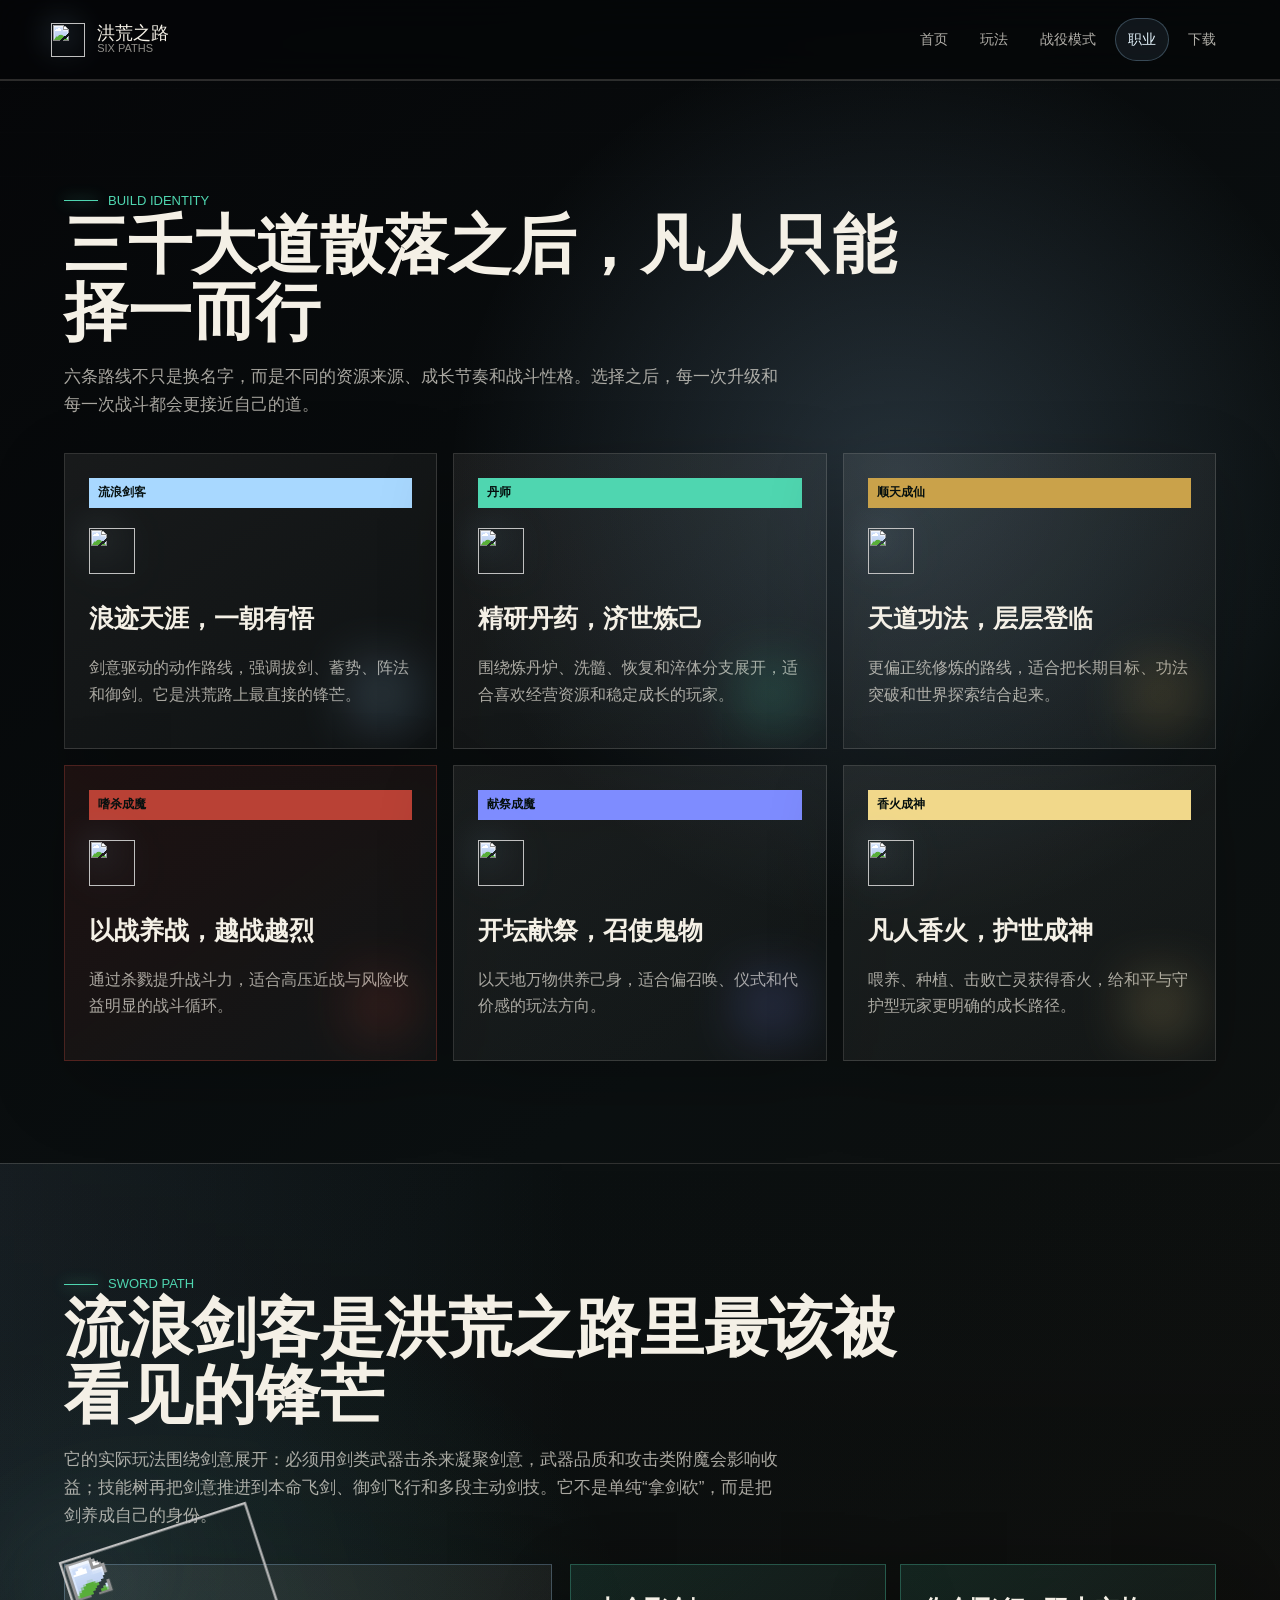
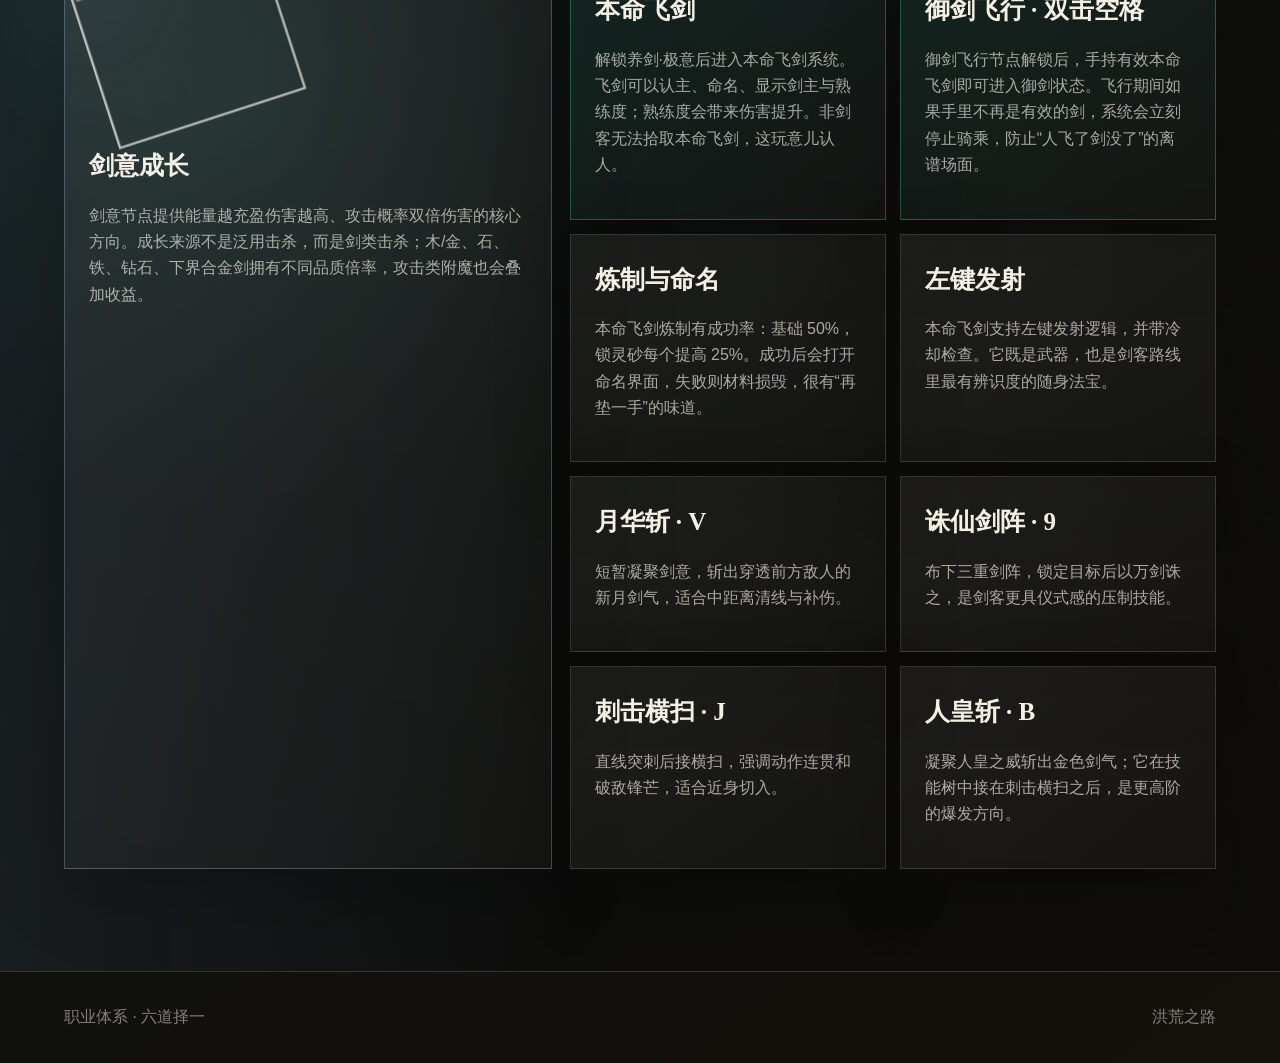
==== classes.html @ b0a46659 "Add files via upload" ====
<!doctype html>
<html lang="zh-CN">
  <head>
    <meta charset="utf-8">
    <meta name="viewport" content="width=device-width, initial-scale=1">
    <title>职业体系 | 洪荒之路</title>
    <link rel="stylesheet" href="styles.css">
  </head>
  <body>
    <div class="site-shell">
      <header class="topbar">
        <a class="brand" href="index.html">
          <img class="brand-mark" src="assets/textures/book_of_truth.png" alt="">
          <span class="brand-text"><span class="brand-title">洪荒之路</span><span class="brand-subtitle">Six Paths</span></span>
        </a>
        <nav class="nav">
          <a href="index.html">首页</a>
          <a href="gameplay.html">玩法</a>
          <a href="battle.html">战役模式</a>
          <a class="active" href="classes.html">职业</a>
          <a href="download.html">下载</a>
        </nav>
      </header>

      <main>
        <section class="section">
          <div class="section-header reveal">
            <span class="kicker">Build Identity</span>
            <h2>三千大道散落之后，凡人只能择一而行</h2>
            <p>六条路线不只是换名字，而是不同的资源来源、成长节奏和战斗性格。选择之后，每一次升级和每一次战斗都会更接近自己的道。</p>
          </div>
          <div class="grid three">
            <article class="feature class-card reveal" style="--accent: #a8d8ff">
              <span class="badge">流浪剑客</span>
              <img src="assets/textures/swordsman_moon_slash.png" alt="">
              <h3>浪迹天涯，一朝有悟</h3>
              <p>剑意驱动的动作路线，强调拔剑、蓄势、阵法和御剑。它是洪荒路上最直接的锋芒。</p>
            </article>
            <article class="feature class-card reveal" style="--accent: #4fd6b0">
              <span class="badge">丹师</span>
              <img src="assets/textures/xisui_dan.png" alt="">
              <h3>精研丹药，济世炼己</h3>
              <p>围绕炼丹炉、洗髓、恢复和淬体分支展开，适合喜欢经营资源和稳定成长的玩家。</p>
            </article>
            <article class="feature class-card reveal" style="--accent: #caa24a">
              <span class="badge">顺天成仙</span>
              <img src="assets/textures/book_of_truth.png" alt="">
              <h3>天道功法，层层登临</h3>
              <p>更偏正统修炼的路线，适合把长期目标、功法突破和世界探索结合起来。</p>
            </article>
            <article class="feature class-card reveal" style="--accent: #b94135">
              <span class="badge">嗜杀成魔</span>
              <img src="assets/textures/quenching_crystal.png" alt="">
              <h3>以战养战，越战越烈</h3>
              <p>通过杀戮提升战斗力，适合高压近战与风险收益明显的战斗循环。</p>
            </article>
            <article class="feature class-card reveal" style="--accent: #7e8cff">
              <span class="badge">献祭成魔</span>
              <img src="assets/textures/swordsman_sword_formation.png" alt="">
              <h3>开坛献祭，召使鬼物</h3>
              <p>以天地万物供养己身，适合偏召唤、仪式和代价感的玩法方向。</p>
            </article>
            <article class="feature class-card reveal" style="--accent: #f1d88a">
              <span class="badge">香火成神</span>
              <img src="assets/textures/energy_jianke.png" alt="">
              <h3>凡人香火，护世成神</h3>
              <p>喂养、种植、击败亡灵获得香火，给和平与守护型玩家更明确的成长路径。</p>
            </article>
          </div>
        </section>

        <section class="section swordsman-focus">
          <div class="section-header reveal">
            <span class="kicker">Sword Path</span>
            <h2>流浪剑客是洪荒之路里最该被看见的锋芒</h2>
            <p>它的实际玩法围绕剑意展开：必须用剑类武器击杀来凝聚剑意，武器品质和攻击类附魔会影响收益；技能树再把剑意推进到本命飞剑、御剑飞行和多段主动剑技。它不是单纯“拿剑砍”，而是把剑养成自己的身份。</p>
          </div>
          <div class="sword-grid">
            <article class="panel reveal sword-feature-main">
              <img src="assets/textures/xianxia_flying_sword_v4.png" alt="">
              <h3>剑意成长</h3>
              <p>剑意节点提供能量越充盈伤害越高、攻击概率双倍伤害的核心方向。成长来源不是泛用击杀，而是剑类击杀；木/金、石、铁、钻石、下界合金剑拥有不同品质倍率，攻击类附魔也会叠加收益。</p>
            </article>
            <div class="sword-feature-list">
              <article class="panel reveal highlight-panel">
                <h3>本命飞剑</h3>
                <p>解锁养剑·极意后进入本命飞剑系统。飞剑可以认主、命名、显示剑主与熟练度；熟练度会带来伤害提升。非剑客无法拾取本命飞剑，这玩意儿认人。</p>
              </article>
              <article class="panel reveal highlight-panel">
                <h3>御剑飞行 · 双击空格</h3>
                <p>御剑飞行节点解锁后，手持有效本命飞剑即可进入御剑状态。飞行期间如果手里不再是有效的剑，系统会立刻停止骑乘，防止“人飞了剑没了”的离谱场面。</p>
              </article>
              <article class="panel reveal">
                <h3>炼制与命名</h3>
                <p>本命飞剑炼制有成功率：基础 50%，锁灵砂每个提高 25%。成功后会打开命名界面，失败则材料损毁，很有“再垫一手”的味道。</p>
              </article>
              <article class="panel reveal">
                <h3>左键发射</h3>
                <p>本命飞剑支持左键发射逻辑，并带冷却检查。它既是武器，也是剑客路线里最有辨识度的随身法宝。</p>
              </article>
              <article class="panel reveal">
                <h3>月华斩 · V</h3>
                <p>短暂凝聚剑意，斩出穿透前方敌人的新月剑气，适合中距离清线与补伤。</p>
              </article>
              <article class="panel reveal">
                <h3>诛仙剑阵 · 9</h3>
                <p>布下三重剑阵，锁定目标后以万剑诛之，是剑客更具仪式感的压制技能。</p>
              </article>
              <article class="panel reveal">
                <h3>刺击横扫 · J</h3>
                <p>直线突刺后接横扫，强调动作连贯和破敌锋芒，适合近身切入。</p>
              </article>
              <article class="panel reveal">
                <h3>人皇斩 · B</h3>
                <p>凝聚人皇之威斩出金色剑气；它在技能树中接在刺击横扫之后，是更高阶的爆发方向。</p>
              </article>
            </div>
          </div>
        </section>
      </main>

      <footer class="footer">
        <span>职业体系 · 六道择一</span>
        <span>洪荒之路</span>
      </footer>
    </div>
    <script src="config.js"></script>
    <script src="script.js"></script>
  </body>
</html>
---- styles.css ----
:root {
  --ink: #07090b;
  --paper: #f4f0e6;
  --paper-dim: #d9d0bf;
  --moon: #a8d8ff;
  --moon-strong: #e7f6ff;
  --jade: #4fd6b0;
  --gold: #caa24a;
  --red: #b94135;
  --line: rgba(244, 240, 230, 0.16);
  --glass: rgba(10, 14, 17, 0.62);
  --shadow: 0 26px 90px rgba(0, 0, 0, 0.34);
}

* {
  box-sizing: border-box;
}

html {
  scroll-behavior: smooth;
}

body {
  margin: 0;
  color: var(--paper);
  background:
    radial-gradient(circle at 70% 18%, rgba(168, 216, 255, 0.18), transparent 28rem),
    radial-gradient(circle at 18% 64%, rgba(79, 214, 176, 0.1), transparent 26rem),
    linear-gradient(145deg, #050608 0%, #0b1011 43%, #15110b 100%);
  font-family: "Microsoft YaHei UI", "Noto Sans SC", "PingFang SC", sans-serif;
  line-height: 1.65;
}

body::before {
  content: "";
  position: fixed;
  inset: 0;
  pointer-events: none;
  opacity: 0.32;
  background-image:
    linear-gradient(rgba(255, 255, 255, 0.035) 1px, transparent 1px),
    linear-gradient(90deg, rgba(255, 255, 255, 0.025) 1px, transparent 1px);
  background-size: 44px 44px;
  mask-image: linear-gradient(to bottom, black, transparent 88%);
}

body::after {
  content: "";
  position: fixed;
  inset: 0;
  pointer-events: none;
  background-image: url("assets/textures/skill_tree_background.png");
  background-size: 520px;
  background-position: center top;
  opacity: 0.055;
  mix-blend-mode: screen;
}

.home-page::after {
  opacity: 0.025;
}

a {
  color: inherit;
  text-decoration: none;
}

img {
  max-width: 100%;
}

.site-shell {
  min-height: 100vh;
  position: relative;
  overflow-x: clip;
}

.topbar {
  position: sticky;
  top: 0;
  z-index: 20;
  display: flex;
  align-items: center;
  justify-content: space-between;
  gap: 22px;
  padding: 18px clamp(18px, 4vw, 64px);
  background: rgba(5, 6, 8, 0.72);
  backdrop-filter: blur(18px);
  border-bottom: 1px solid var(--line);
}

.brand {
  display: flex;
  align-items: center;
  gap: 12px;
  min-width: max-content;
}

.brand-mark {
  width: 34px;
  height: 34px;
  image-rendering: pixelated;
  filter: drop-shadow(0 0 16px rgba(168, 216, 255, 0.42));
}

.brand-text {
  display: grid;
  line-height: 1.05;
}

.brand-title {
  font-family: "SimSun", "Noto Serif SC", serif;
  font-size: 18px;
  letter-spacing: 0;
}

.brand-subtitle {
  color: rgba(244, 240, 230, 0.58);
  font-size: 11px;
  text-transform: uppercase;
}

.nav {
  display: flex;
  align-items: center;
  gap: 6px;
  flex-wrap: wrap;
  justify-content: flex-end;
}

.nav a {
  padding: 9px 12px;
  border: 1px solid transparent;
  border-radius: 999px;
  color: rgba(244, 240, 230, 0.72);
  font-size: 14px;
}

.nav a:hover,
.nav a.active {
  color: var(--moon-strong);
  border-color: rgba(168, 216, 255, 0.26);
  background: rgba(168, 216, 255, 0.08);
}

.hero {
  position: relative;
  min-height: calc(100vh - 72px);
  display: grid;
  grid-template-columns: minmax(0, 1fr);
  align-items: end;
  padding: clamp(52px, 8vw, 112px) clamp(18px, 5vw, 78px) 46px;
  background:
    linear-gradient(90deg, rgba(5, 6, 8, 0.92) 0%, rgba(5, 6, 8, 0.62) 42%, rgba(5, 6, 8, 0.22) 72%),
    linear-gradient(0deg, rgba(5, 6, 8, 0.96) 0%, rgba(5, 6, 8, 0.0) 34%),
    url("assets/textures/honghuang_hero.png") center / cover;
  overflow: hidden;
}

.hero::before {
  content: "";
  position: absolute;
  inset: auto 0 0 0;
  height: 34%;
  width: auto;
  aspect-ratio: auto;
  border-radius: 0;
  background:
    linear-gradient(90deg, rgba(79, 214, 176, 0), rgba(79, 214, 176, 0.22), rgba(202, 162, 74, 0)),
    linear-gradient(0deg, rgba(5, 6, 8, 0.96), transparent);
  filter: none;
  opacity: 1;
}

.hero-copy {
  position: relative;
  z-index: 2;
  max-width: 860px;
  padding-top: 24vh;
}

.kicker {
  display: inline-flex;
  align-items: center;
  gap: 10px;
  color: var(--jade);
  font-size: 13px;
  letter-spacing: 0;
  text-transform: uppercase;
}

.kicker::before {
  content: "";
  width: 34px;
  height: 1px;
  background: var(--jade);
  box-shadow: 0 0 14px var(--jade);
}

h1,
h2,
h3 {
  margin: 0;
  font-family: "STSong", "SimSun", "Noto Serif SC", serif;
  font-weight: 600;
  letter-spacing: 0;
}

h1 {
  margin-top: 18px;
  font-size: clamp(64px, 10vw, 154px);
  line-height: 0.94;
  text-shadow: 0 0 42px rgba(5, 6, 8, 0.58), 0 0 28px rgba(168, 216, 255, 0.12);
}

.hero-lede {
  margin: 28px 0 0;
  max-width: 650px;
  color: rgba(244, 240, 230, 0.74);
  font-size: clamp(17px, 2vw, 22px);
}

.hero-runes {
  display: flex;
  flex-wrap: wrap;
  gap: 10px;
  margin-top: 28px;
}

.hero-runes span {
  padding: 8px 11px;
  border: 1px solid rgba(244, 240, 230, 0.18);
  background: rgba(5, 6, 8, 0.48);
  color: rgba(244, 240, 230, 0.76);
  box-shadow: 0 0 24px rgba(168, 216, 255, 0.08);
}

.prologue {
  max-width: 760px;
  margin-top: 18px;
  color: rgba(244, 240, 230, 0.62);
  font-family: "STSong", "SimSun", "Noto Serif SC", serif;
  font-size: clamp(18px, 2.2vw, 25px);
}

.cta-row,
.button-row {
  display: flex;
  flex-wrap: wrap;
  gap: 14px;
  margin-top: 32px;
}

.button {
  display: inline-flex;
  align-items: center;
  justify-content: center;
  min-height: 46px;
  padding: 11px 18px;
  border-radius: 3px;
  border: 1px solid rgba(244, 240, 230, 0.2);
  color: var(--paper);
  background: rgba(244, 240, 230, 0.05);
  box-shadow: 0 14px 34px rgba(0, 0, 0, 0.18);
  transition: transform 180ms ease, background 180ms ease, border-color 180ms ease;
}

.button:hover {
  transform: translateY(-2px);
  border-color: rgba(168, 216, 255, 0.5);
  background: rgba(168, 216, 255, 0.12);
}

.button.primary {
  color: #091113;
  background: linear-gradient(135deg, var(--moon-strong), var(--jade));
  border-color: transparent;
  box-shadow: 0 18px 54px rgba(79, 214, 176, 0.22);
  font-weight: 700;
}

.hero-art {
  position: relative;
  z-index: 1;
  min-height: 500px;
  display: grid;
  place-items: center;
}

.home-page .hero-art {
  display: none;
}

.sword-stage {
  position: relative;
  width: min(480px, 86vw);
  aspect-ratio: 0.78;
}

.sword-stage::before {
  content: "";
  position: absolute;
  inset: 14% 4% 8%;
  border: 1px solid rgba(168, 216, 255, 0.18);
  transform: skewY(-8deg);
  background: linear-gradient(145deg, rgba(244, 240, 230, 0.07), rgba(79, 214, 176, 0.03));
  box-shadow: var(--shadow);
}

.sword-stage::after {
  content: "";
  position: absolute;
  left: 13%;
  right: 3%;
  top: 54%;
  height: 24px;
  transform: rotate(-18deg);
  background: linear-gradient(90deg, transparent, rgba(231, 246, 255, 0.85), rgba(168, 216, 255, 0.22), transparent);
  filter: blur(7px);
  opacity: 0.8;
}

.hero-sword {
  position: absolute;
  width: 42%;
  left: 32%;
  top: 8%;
  image-rendering: pixelated;
  transform: rotate(-31deg) scale(7);
  transform-origin: 50% 50%;
  filter: drop-shadow(0 0 24px rgba(168, 216, 255, 0.7));
}

.hero-book {
  position: absolute;
  width: 22%;
  left: 7%;
  bottom: 13%;
  image-rendering: pixelated;
  transform: scale(4);
  filter: drop-shadow(0 0 18px rgba(202, 162, 74, 0.55));
}

.stat-strip {
  position: absolute;
  right: 0;
  bottom: 8%;
  display: grid;
  gap: 10px;
  padding: 16px;
  border: 1px solid rgba(244, 240, 230, 0.14);
  background: rgba(7, 9, 11, 0.78);
  backdrop-filter: blur(16px);
  box-shadow: var(--shadow);
}

.stat-strip span {
  color: rgba(244, 240, 230, 0.58);
  font-size: 12px;
}

.stat-strip strong {
  display: block;
  font-family: "SimSun", serif;
  font-size: 20px;
  color: var(--moon-strong);
}

.section {
  padding: clamp(64px, 8vw, 118px) clamp(18px, 5vw, 78px);
  border-top: 1px solid var(--line);
}

.prologue-card {
  max-width: 1060px;
  margin: 0 auto;
  display: grid;
  grid-template-columns: 92px 1fr;
  gap: clamp(18px, 4vw, 42px);
  align-items: center;
  padding: clamp(24px, 5vw, 52px);
  border: 1px solid rgba(202, 162, 74, 0.28);
  background:
    linear-gradient(135deg, rgba(202, 162, 74, 0.13), transparent 34%),
    linear-gradient(145deg, rgba(244, 240, 230, 0.075), rgba(5, 6, 8, 0.42));
  box-shadow: 0 28px 90px rgba(0, 0, 0, 0.28);
}

.prologue-card .seal {
  display: grid;
  place-items: center;
  width: 74px;
  height: 74px;
  color: #130d05;
  background: var(--gold);
  font-family: "STSong", "SimSun", serif;
  font-size: 20px;
  box-shadow: 0 0 32px rgba(202, 162, 74, 0.26);
}

.prologue-card p {
  margin: 0;
  color: rgba(244, 240, 230, 0.82);
  font-family: "STSong", "SimSun", "Noto Serif SC", serif;
  font-size: clamp(20px, 2.6vw, 34px);
  line-height: 1.55;
}

.section-header {
  max-width: 860px;
  margin-bottom: 34px;
}

.section-header h2 {
  font-size: clamp(34px, 5vw, 70px);
  line-height: 1.05;
}

.section-header p {
  max-width: 720px;
  color: rgba(244, 240, 230, 0.68);
  font-size: 17px;
}

.grid {
  display: grid;
  gap: 16px;
}

.grid.three {
  grid-template-columns: repeat(3, minmax(0, 1fr));
}

.grid.two {
  grid-template-columns: repeat(2, minmax(0, 1fr));
}

.panel,
.feature,
.download-panel {
  border: 1px solid rgba(244, 240, 230, 0.14);
  background: linear-gradient(145deg, rgba(244, 240, 230, 0.075), rgba(244, 240, 230, 0.028));
  box-shadow: 0 24px 70px rgba(0, 0, 0, 0.22);
}

.panel,
.feature {
  padding: 24px;
}

.feature {
  min-height: 250px;
  display: flex;
  flex-direction: column;
  justify-content: space-between;
}

.feature img {
  width: 46px;
  height: 46px;
  image-rendering: pixelated;
  margin-bottom: 24px;
  filter: drop-shadow(0 0 18px rgba(168, 216, 255, 0.36));
}

.feature:nth-child(4) {
  border-color: rgba(185, 65, 53, 0.34);
  background:
    linear-gradient(145deg, rgba(185, 65, 53, 0.12), rgba(244, 240, 230, 0.03));
}

.feature h3,
.panel h3 {
  font-size: 25px;
}

.feature p,
.panel p,
.timeline p,
.download-panel p {
  color: rgba(244, 240, 230, 0.67);
}

.split {
  display: grid;
  grid-template-columns: minmax(0, 0.9fr) minmax(300px, 1.1fr);
  gap: 24px;
  align-items: stretch;
}

.showcase-image {
  min-height: 440px;
  position: relative;
  overflow: hidden;
  background:
    linear-gradient(145deg, rgba(7, 9, 11, 0.2), rgba(7, 9, 11, 0.82)),
    url("assets/textures/skill_tree_background.png") center / cover;
}

.showcase-image::after {
  content: "洪荒之路";
  position: absolute;
  left: 24px;
  bottom: 22px;
  font-family: "SimSun", serif;
  font-size: clamp(40px, 7vw, 94px);
  color: rgba(244, 240, 230, 0.11);
}

.release-steps {
  margin-top: 18px;
}

.release-steps ol {
  margin: 18px 0 0;
  padding-left: 24px;
  color: rgba(244, 240, 230, 0.72);
}

.release-steps li + li {
  margin-top: 10px;
}

.release-steps code {
  color: var(--moon-strong);
}

.timeline {
  display: grid;
  gap: 12px;
}

.timeline-item {
  display: grid;
  grid-template-columns: 74px 1fr;
  gap: 18px;
  padding: 22px 0;
  border-top: 1px solid rgba(244, 240, 230, 0.12);
}

.timeline-item:first-child {
  border-top: 0;
}

.timeline-index {
  color: var(--gold);
  font-family: "SimSun", serif;
  font-size: 26px;
}

.class-card {
  position: relative;
  min-height: 290px;
  overflow: hidden;
}

.class-card::after {
  content: "";
  position: absolute;
  inset: auto 18px 18px auto;
  width: 72px;
  aspect-ratio: 1;
  background: var(--accent);
  opacity: 0.16;
  filter: blur(24px);
}

.swordsman-focus {
  background:
    linear-gradient(90deg, rgba(168, 216, 255, 0.08), transparent 45%),
    linear-gradient(180deg, rgba(7, 9, 11, 0), rgba(7, 9, 11, 0.42));
}

.sword-grid {
  display: grid;
  grid-template-columns: minmax(280px, 0.86fr) minmax(0, 1.14fr);
  gap: 18px;
}

.sword-feature-main {
  min-height: 100%;
  border-color: rgba(168, 216, 255, 0.28);
}

.sword-feature-main img {
  width: 82px;
  height: 82px;
  image-rendering: pixelated;
  transform: scale(2.4) rotate(-18deg);
  transform-origin: left center;
  margin: 26px 0 48px;
  filter: drop-shadow(0 0 24px rgba(168, 216, 255, 0.55));
}

.sword-feature-list {
  display: grid;
  grid-template-columns: repeat(2, minmax(0, 1fr));
  gap: 14px;
}

.highlight-panel {
  border-color: rgba(79, 214, 176, 0.32);
  background:
    linear-gradient(145deg, rgba(79, 214, 176, 0.11), rgba(244, 240, 230, 0.028));
}

.battle-hero {
  min-height: calc(100vh - 72px);
  display: grid;
  grid-template-columns: minmax(0, 1fr) minmax(280px, 0.72fr);
  gap: clamp(24px, 6vw, 82px);
  align-items: center;
  background:
    linear-gradient(120deg, rgba(5, 6, 8, 0.92), rgba(5, 6, 8, 0.52)),
    url("assets/textures/honghuang_hero.png") center / cover;
}

.battle-copy {
  max-width: 780px;
}

.battle-emblem {
  position: relative;
  display: grid;
  place-items: center;
  min-height: 360px;
}

.battle-emblem::before {
  content: "";
  position: absolute;
  width: min(420px, 78vw);
  aspect-ratio: 1;
  border: 1px solid rgba(185, 65, 53, 0.38);
  background:
    radial-gradient(circle, rgba(185, 65, 53, 0.2), transparent 62%),
    linear-gradient(145deg, rgba(244, 240, 230, 0.08), transparent);
  transform: rotate(8deg);
  box-shadow: 0 28px 90px rgba(0, 0, 0, 0.28);
}

.battle-emblem img {
  position: relative;
  width: min(340px, 68vw);
  image-rendering: pixelated;
  filter: drop-shadow(0 0 28px rgba(185, 65, 53, 0.44));
}

.battle-keys {
  max-width: 920px;
  margin: 0 auto;
}

.key-grid {
  display: grid;
  grid-template-columns: repeat(3, minmax(0, 1fr));
  gap: 12px;
  margin-top: 20px;
}

.key-grid span {
  display: flex;
  align-items: center;
  gap: 12px;
  padding: 14px;
  border: 1px solid rgba(244, 240, 230, 0.14);
  background: rgba(5, 6, 8, 0.36);
  color: rgba(244, 240, 230, 0.72);
}

.key-grid strong {
  display: grid;
  place-items: center;
  min-width: 34px;
  height: 34px;
  color: #120707;
  background: var(--red);
}

.roast-strip {
  display: grid;
  grid-template-columns: repeat(4, minmax(0, 1fr));
  gap: 12px;
}

.roast-strip span {
  min-height: 86px;
  display: flex;
  align-items: center;
  padding: 18px;
  border: 1px solid rgba(185, 65, 53, 0.26);
  background:
    linear-gradient(145deg, rgba(185, 65, 53, 0.12), rgba(5, 6, 8, 0.4));
  color: rgba(244, 240, 230, 0.78);
  font-family: "STSong", "SimSun", "Noto Serif SC", serif;
  font-size: 20px;
}

.badge {
  display: inline-flex;
  margin-bottom: 20px;
  padding: 5px 9px;
  color: #06100f;
  background: var(--accent);
  font-size: 12px;
  font-weight: 700;
}

.download-panel {
  display: grid;
  grid-template-columns: 1fr auto;
  gap: 30px;
  align-items: center;
  padding: clamp(24px, 4vw, 42px);
}

.download-meta {
  display: flex;
  flex-wrap: wrap;
  gap: 10px;
  margin-top: 20px;
}

.download-meta span {
  border: 1px solid rgba(244, 240, 230, 0.14);
  padding: 8px 10px;
  color: rgba(244, 240, 230, 0.72);
  background: rgba(7, 9, 11, 0.38);
}

.codebox {
  margin-top: 18px;
  padding: 18px;
  overflow-x: auto;
  color: var(--moon-strong);
  border: 1px solid rgba(168, 216, 255, 0.18);
  background: rgba(2, 4, 5, 0.56);
  font-family: "Cascadia Mono", Consolas, monospace;
  font-size: 13px;
}

.footer {
  padding: 32px clamp(18px, 5vw, 78px);
  color: rgba(244, 240, 230, 0.5);
  border-top: 1px solid var(--line);
  display: flex;
  justify-content: space-between;
  gap: 20px;
  flex-wrap: wrap;
}

.reveal {
  opacity: 0;
  transform: translateY(18px);
  transition: opacity 580ms ease, transform 580ms ease;
}

.reveal.visible {
  opacity: 1;
  transform: translateY(0);
}

@media (max-width: 900px) {
  .hero,
  .split,
  .download-panel,
  .battle-hero,
  .sword-grid {
    grid-template-columns: 1fr;
  }

  .grid.three,
  .grid.two,
  .sword-feature-list,
  .key-grid,
  .roast-strip {
    grid-template-columns: 1fr;
  }

  .hero {
    min-height: auto;
  }

  .hero-art {
    min-height: 360px;
  }

  .topbar {
    align-items: flex-start;
    flex-direction: column;
  }

  .nav {
    justify-content: flex-start;
  }
}

@media (max-width: 560px) {
  .hero-sword {
    transform: rotate(-31deg) scale(5.2);
  }

  .hero-book {
    transform: scale(3);
  }

  .timeline-item {
    grid-template-columns: 1fr;
  }

  .prologue-card {
    grid-template-columns: 1fr;
  }
}
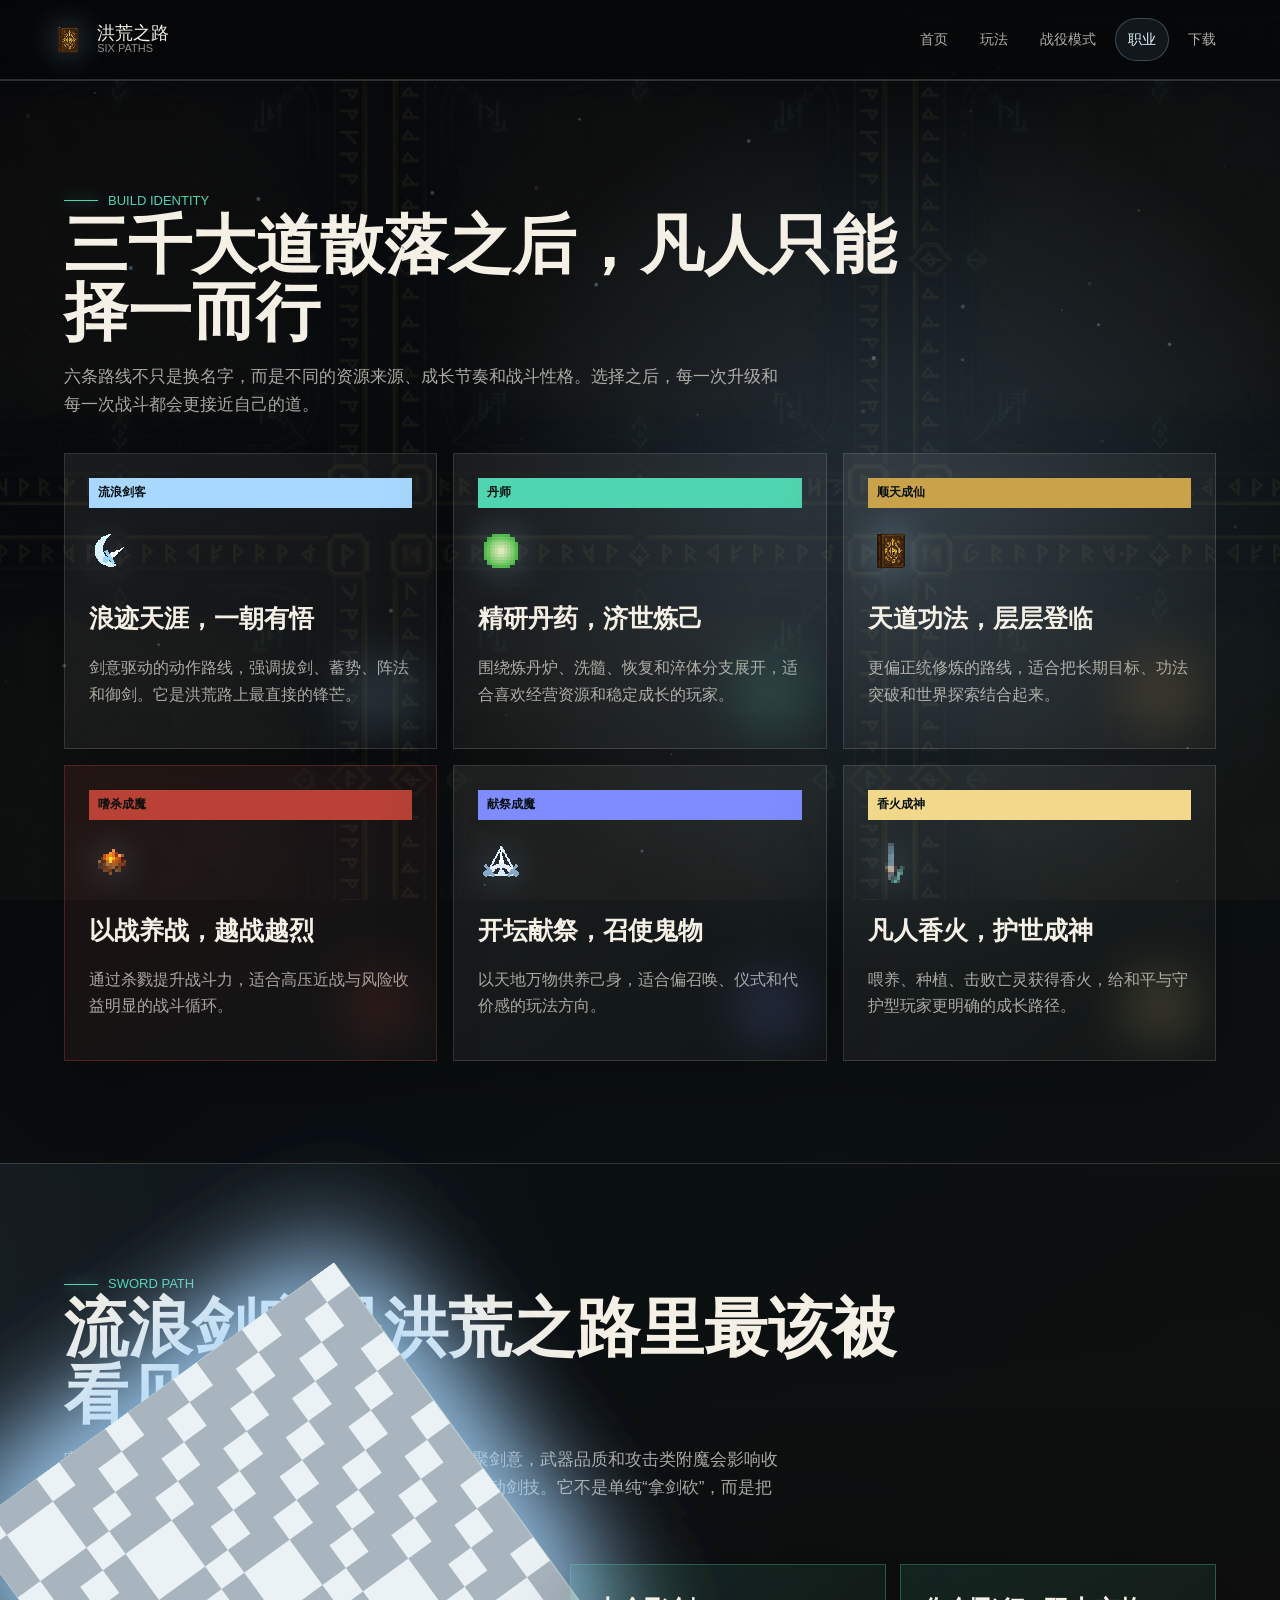
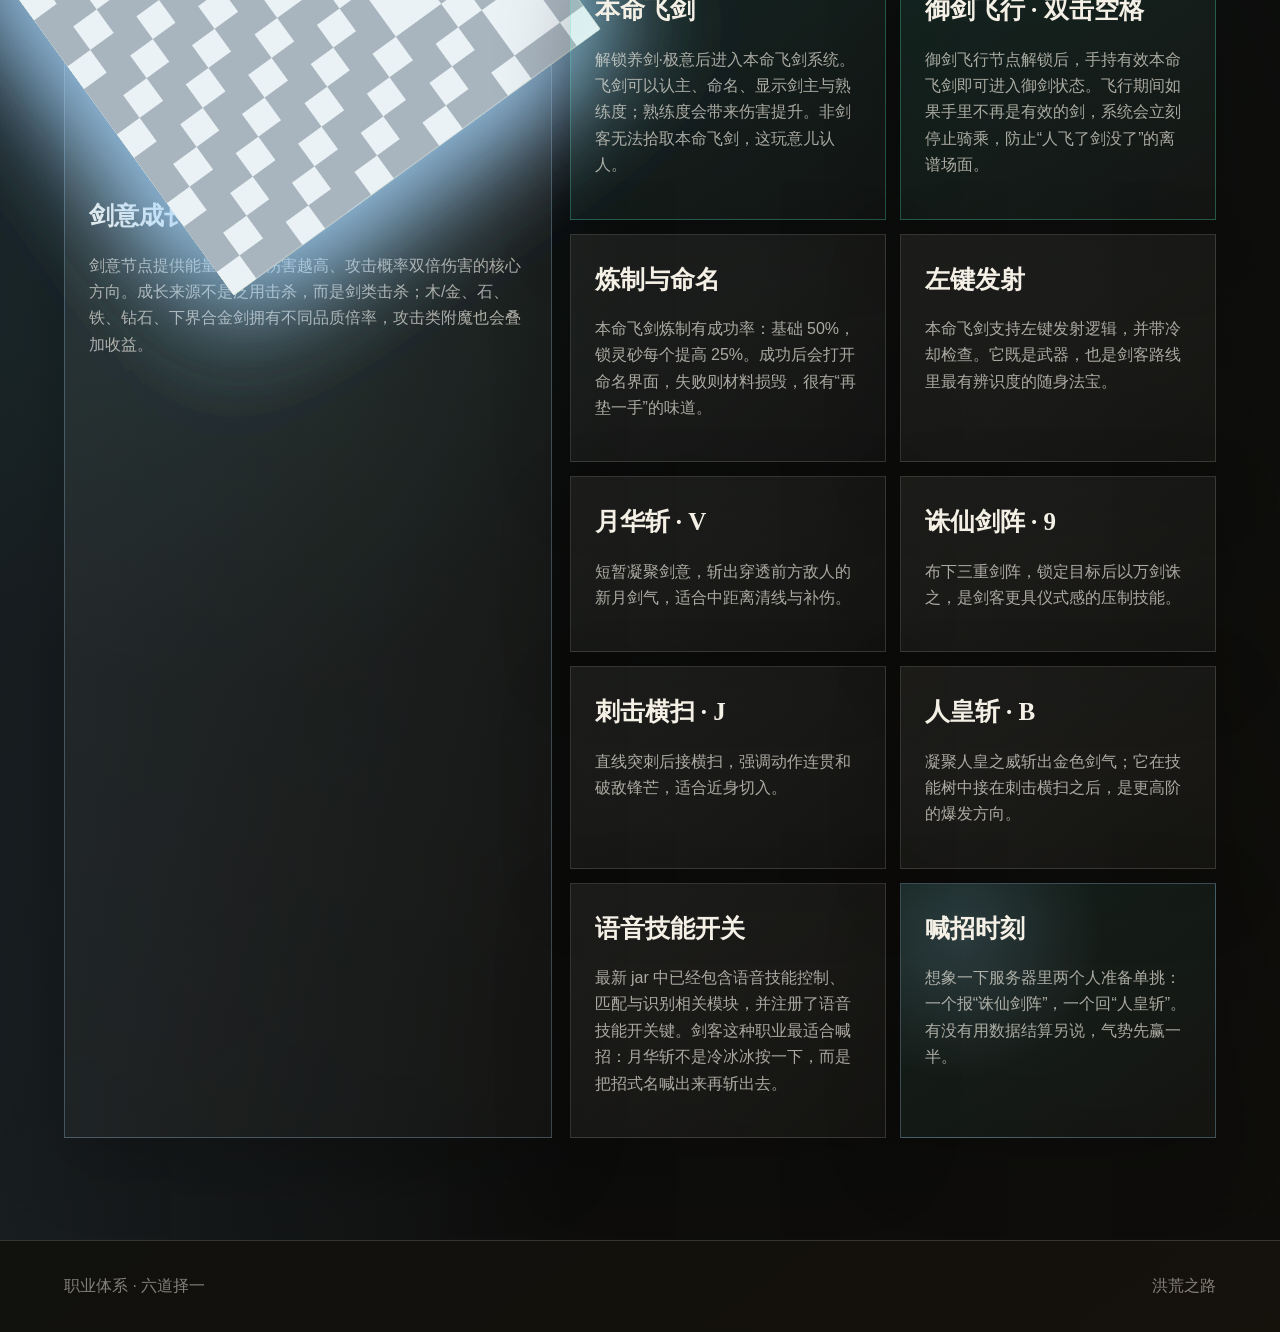
==== commit abcba3e6: "Add files via upload" ====
--- a/classes.html
+++ b/classes.html
@@ -77,7 +77,13 @@
           </div>
           <div class="sword-grid">
             <article class="panel reveal sword-feature-main">
-              <img src="assets/textures/xianxia_flying_sword_v4.png" alt="">
+              <div class="layered-sword" aria-hidden="true">
+                <img src="assets/textures/bound_flying_sword/layer_5.png" alt="">
+                <img src="assets/textures/bound_flying_sword/layer_6.png" alt="">
+                <img src="assets/textures/bound_flying_sword/layer_8.png" alt="">
+                <img src="assets/textures/bound_flying_sword/layer_9.png" alt="">
+                <img src="assets/textures/bound_flying_sword/layer_11.png" alt="">
+              </div>
               <h3>剑意成长</h3>
               <p>剑意节点提供能量越充盈伤害越高、攻击概率双倍伤害的核心方向。成长来源不是泛用击杀，而是剑类击杀；木/金、石、铁、钻石、下界合金剑拥有不同品质倍率，攻击类附魔也会叠加收益。</p>
             </article>
@@ -114,6 +120,14 @@
                 <h3>人皇斩 · B</h3>
                 <p>凝聚人皇之威斩出金色剑气；它在技能树中接在刺击横扫之后，是更高阶的爆发方向。</p>
               </article>
+              <article class="panel reveal">
+                <h3>语音技能开关</h3>
+                <p>最新 jar 中已经包含语音技能控制、匹配与识别相关模块，并注册了语音技能开关键。剑客这种职业最适合喊招：月华斩不是冷冰冰按一下，而是把招式名喊出来再斩出去。</p>
+              </article>
+              <article class="panel reveal voice-panel-card">
+                <h3>喊招时刻</h3>
+                <p>想象一下服务器里两个人准备单挑：一个报“诛仙剑阵”，一个回“人皇斩”。有没有用数据结算另说，气势先赢一半。</p>
+              </article>
             </div>
           </div>
         </section>
--- a/styles.css
+++ b/styles.css
@@ -56,6 +56,15 @@
   mix-blend-mode: screen;
 }
 
+.starfield {
+  position: fixed;
+  inset: 0;
+  z-index: 0;
+  pointer-events: none;
+  opacity: 0.78;
+  mix-blend-mode: screen;
+}
+
 .home-page::after {
   opacity: 0.025;
 }
@@ -72,6 +81,7 @@
 .site-shell {
   min-height: 100vh;
   position: relative;
+  z-index: 1;
   overflow-x: clip;
 }
 
@@ -469,6 +479,17 @@
     linear-gradient(145deg, rgba(185, 65, 53, 0.12), rgba(244, 240, 230, 0.03));
 }
 
+.voice-feature-card {
+  border-color: rgba(168, 216, 255, 0.36);
+  background:
+    radial-gradient(circle at 76% 18%, rgba(168, 216, 255, 0.2), transparent 9rem),
+    linear-gradient(145deg, rgba(79, 214, 176, 0.12), rgba(244, 240, 230, 0.03));
+}
+
+.voice-feature-card img {
+  animation: voiceIconFloat 3.4s ease-in-out infinite;
+}
+
 .feature h3,
 .panel h3 {
   font-size: 25px;
@@ -507,6 +528,268 @@
   color: rgba(244, 240, 230, 0.11);
 }
 
+.dynamic-showcase {
+  background:
+    radial-gradient(circle at 20% 18%, rgba(79, 214, 176, 0.11), transparent 28rem),
+    linear-gradient(180deg, rgba(7, 9, 11, 0.28), rgba(7, 9, 11, 0));
+}
+
+.artifact-stage {
+  position: relative;
+  min-height: 430px;
+  display: grid;
+  grid-template-columns: minmax(0, 1fr) minmax(220px, 0.48fr);
+  gap: clamp(24px, 6vw, 76px);
+  align-items: center;
+  overflow: hidden;
+  padding: clamp(28px, 5vw, 58px);
+  border: 1px solid rgba(168, 216, 255, 0.18);
+  background:
+    linear-gradient(135deg, rgba(168, 216, 255, 0.1), transparent 32%),
+    linear-gradient(145deg, rgba(244, 240, 230, 0.07), rgba(5, 6, 8, 0.56));
+  box-shadow: 0 32px 100px rgba(0, 0, 0, 0.26);
+}
+
+.artifact-stage::before {
+  content: "";
+  position: absolute;
+  inset: 12%;
+  border: 1px solid rgba(202, 162, 74, 0.18);
+  transform: rotate(-2deg);
+}
+
+.artifact-copy,
+.artifact-preview {
+  position: relative;
+  z-index: 1;
+}
+
+.artifact-tag {
+  display: inline-flex;
+  margin-bottom: 14px;
+  padding: 6px 10px;
+  color: #06100f;
+  background: var(--jade);
+  font-weight: 700;
+}
+
+.artifact-copy h3 {
+  font-size: clamp(34px, 5vw, 76px);
+  line-height: 1;
+}
+
+.artifact-copy p {
+  max-width: 680px;
+  color: rgba(244, 240, 230, 0.68);
+  font-size: 18px;
+}
+
+.artifact-preview {
+  display: grid;
+  place-items: center;
+  min-height: 260px;
+}
+
+.artifact-preview img {
+  width: min(180px, 44vw);
+  image-rendering: pixelated;
+  transform: scale(2.2);
+  filter: drop-shadow(0 0 34px rgba(168, 216, 255, 0.5));
+  animation: artifactHover 3.8s ease-in-out infinite;
+}
+
+.artifact-orbit {
+  position: absolute;
+  inset: 0;
+  pointer-events: none;
+}
+
+.artifact-orbit img {
+  position: absolute;
+  width: 42px;
+  image-rendering: pixelated;
+  filter: drop-shadow(0 0 18px rgba(231, 246, 255, 0.45));
+  animation: orbitArtifact 14s linear infinite;
+}
+
+.artifact-orbit img:nth-child(1) {
+  left: 12%;
+  top: 18%;
+}
+
+.artifact-orbit img:nth-child(2) {
+  right: 18%;
+  top: 12%;
+  animation-delay: -3s;
+}
+
+.artifact-orbit img:nth-child(3) {
+  left: 38%;
+  bottom: 12%;
+  animation-delay: -6s;
+}
+
+.artifact-orbit img:nth-child(4) {
+  right: 8%;
+  bottom: 22%;
+  animation-delay: -9s;
+}
+
+.artifact-flash .artifact-preview img {
+  animation: artifactSwap 520ms ease, artifactHover 3.8s ease-in-out infinite 520ms;
+}
+
+.voice-command-section {
+  background:
+    radial-gradient(circle at 82% 35%, rgba(168, 216, 255, 0.17), transparent 25rem),
+    radial-gradient(circle at 18% 86%, rgba(79, 214, 176, 0.11), transparent 23rem),
+    linear-gradient(180deg, rgba(7, 9, 11, 0), rgba(7, 9, 11, 0.42));
+}
+
+.voice-command-panel {
+  position: relative;
+  isolation: isolate;
+  display: grid;
+  grid-template-columns: minmax(0, 1fr) minmax(250px, 0.54fr);
+  gap: clamp(24px, 5vw, 70px);
+  align-items: center;
+  overflow: hidden;
+  padding: clamp(28px, 5vw, 58px);
+  border: 1px solid rgba(168, 216, 255, 0.26);
+  background:
+    linear-gradient(135deg, rgba(168, 216, 255, 0.12), transparent 34%),
+    linear-gradient(145deg, rgba(244, 240, 230, 0.07), rgba(5, 6, 8, 0.58));
+  box-shadow: 0 34px 110px rgba(0, 0, 0, 0.3);
+}
+
+.voice-command-panel.compact {
+  margin-bottom: 18px;
+  grid-template-columns: minmax(0, 0.96fr) minmax(220px, 0.44fr);
+  border-color: rgba(79, 214, 176, 0.3);
+}
+
+.voice-command-panel::before {
+  content: "";
+  position: absolute;
+  inset: -42%;
+  z-index: -1;
+  background:
+    conic-gradient(from 120deg, transparent, rgba(168, 216, 255, 0.2), transparent 32%, rgba(79, 214, 176, 0.18), transparent 62%),
+    radial-gradient(circle, rgba(231, 246, 255, 0.1), transparent 34%);
+  animation: voiceSweep 8s linear infinite;
+}
+
+.voice-command-panel::after {
+  content: "";
+  position: absolute;
+  inset: 18px;
+  z-index: -1;
+  border: 1px solid rgba(244, 240, 230, 0.09);
+  transform: skewX(-5deg);
+}
+
+.voice-command-copy h2 {
+  max-width: 760px;
+  font-size: clamp(34px, 5vw, 72px);
+  line-height: 1.05;
+}
+
+.voice-command-copy p {
+  max-width: 700px;
+  color: rgba(244, 240, 230, 0.7);
+  font-size: 17px;
+}
+
+.voice-command-actions {
+  display: flex;
+  flex-wrap: wrap;
+  gap: 10px;
+  margin-top: 24px;
+}
+
+.voice-command-actions button {
+  min-height: 42px;
+  padding: 9px 14px;
+  border: 1px solid rgba(168, 216, 255, 0.24);
+  color: rgba(244, 240, 230, 0.78);
+  background: rgba(5, 6, 8, 0.46);
+  cursor: pointer;
+  font: inherit;
+  transition: transform 180ms ease, color 180ms ease, background 180ms ease, box-shadow 180ms ease;
+}
+
+.voice-command-actions button:hover {
+  transform: translateY(-2px);
+  color: var(--moon-strong);
+  box-shadow: 0 0 24px rgba(168, 216, 255, 0.16);
+}
+
+.voice-command-actions button.active {
+  color: #06100f;
+  background: linear-gradient(135deg, var(--moon-strong), var(--jade));
+  box-shadow: 0 0 30px rgba(79, 214, 176, 0.25);
+}
+
+.voice-orb {
+  position: relative;
+  display: grid;
+  place-items: center;
+  min-height: 260px;
+}
+
+.voice-orb::before {
+  content: "";
+  position: absolute;
+  width: min(250px, 64vw);
+  aspect-ratio: 1;
+  border: 1px solid rgba(202, 162, 74, 0.24);
+  transform: rotate(45deg);
+  background: radial-gradient(circle, rgba(168, 216, 255, 0.12), transparent 64%);
+  box-shadow: inset 0 0 34px rgba(168, 216, 255, 0.08);
+}
+
+.voice-orb span {
+  position: relative;
+  z-index: 2;
+  color: var(--moon-strong);
+  font-family: "STSong", "SimSun", "Noto Serif SC", serif;
+  font-size: clamp(30px, 4.6vw, 62px);
+  line-height: 1;
+  text-shadow: 0 0 18px rgba(168, 216, 255, 0.5), 0 0 40px rgba(79, 214, 176, 0.18);
+}
+
+.voice-orb i {
+  position: absolute;
+  width: 42%;
+  aspect-ratio: 1;
+  border: 1px solid rgba(168, 216, 255, 0.38);
+  border-radius: 50%;
+  animation: voiceRing 2.6s ease-out infinite;
+}
+
+.voice-orb i:nth-of-type(2) {
+  animation-delay: 0.55s;
+}
+
+.voice-orb i:nth-of-type(3) {
+  animation-delay: 1.1s;
+}
+
+.voice-fired .voice-orb span {
+  animation: voiceBurst 680ms ease;
+}
+
+.voice-fired .voice-orb::before {
+  animation: voiceSealKick 680ms ease;
+}
+
+.voice-panel-card {
+  border-color: rgba(168, 216, 255, 0.28);
+  background:
+    radial-gradient(circle at 18% 20%, rgba(168, 216, 255, 0.16), transparent 9rem),
+    linear-gradient(145deg, rgba(79, 214, 176, 0.1), rgba(244, 240, 230, 0.028));
+}
+
 .release-steps {
   margin-top: 18px;
 }
@@ -546,6 +829,46 @@
   color: var(--gold);
   font-family: "SimSun", serif;
   font-size: 26px;
+}
+
+.quest-console {
+  display: grid;
+  grid-template-columns: minmax(0, 1fr) minmax(260px, 0.62fr);
+  gap: 28px;
+  align-items: center;
+  padding: clamp(24px, 5vw, 48px);
+  border: 1px solid rgba(79, 214, 176, 0.26);
+  background:
+    linear-gradient(135deg, rgba(79, 214, 176, 0.13), transparent 40%),
+    rgba(244, 240, 230, 0.04);
+}
+
+.quest-console h2 {
+  font-size: clamp(34px, 5vw, 64px);
+}
+
+.quest-console p {
+  color: rgba(244, 240, 230, 0.68);
+}
+
+.quest-list {
+  display: grid;
+  grid-template-columns: repeat(5, minmax(0, 1fr));
+  gap: 8px;
+}
+
+.quest-list button {
+  min-height: 64px;
+  border: 1px solid rgba(244, 240, 230, 0.14);
+  color: rgba(244, 240, 230, 0.72);
+  background: rgba(5, 6, 8, 0.42);
+  cursor: pointer;
+}
+
+.quest-list button.active {
+  color: #06100f;
+  background: var(--jade);
+  box-shadow: 0 0 28px rgba(79, 214, 176, 0.24);
 }
 
 .class-card {
@@ -590,6 +913,41 @@
   transform-origin: left center;
   margin: 26px 0 48px;
   filter: drop-shadow(0 0 24px rgba(168, 216, 255, 0.55));
+}
+
+.layered-sword {
+  position: relative;
+  width: 130px;
+  height: 130px;
+  margin: 22px 0 54px;
+  transform: rotate(-18deg) scale(1.45);
+  transform-origin: left center;
+}
+
+.layered-sword img {
+  position: absolute;
+  inset: 0;
+  width: 100%;
+  height: 100%;
+  image-rendering: pixelated;
+  filter: drop-shadow(0 0 18px rgba(168, 216, 255, 0.5));
+  animation: swordLayerPulse 2.8s ease-in-out infinite;
+}
+
+.layered-sword img:nth-child(2) {
+  animation-delay: 0.2s;
+}
+
+.layered-sword img:nth-child(3) {
+  animation-delay: 0.4s;
+}
+
+.layered-sword img:nth-child(4) {
+  animation-delay: 0.6s;
+}
+
+.layered-sword img:nth-child(5) {
+  animation-delay: 0.8s;
 }
 
 .sword-feature-list {
@@ -750,22 +1108,95 @@
 }
 
 .reveal {
+  opacity: 1;
+  transform: translateY(0);
+  transition: opacity 580ms ease, transform 580ms ease;
+}
+
+body.anim-ready .reveal {
   opacity: 0;
   transform: translateY(18px);
-  transition: opacity 580ms ease, transform 580ms ease;
-}
-
-.reveal.visible {
+}
+
+body.anim-ready .reveal.visible {
   opacity: 1;
   transform: translateY(0);
 }
+
+@keyframes runeFloat {
+  0%, 100% { transform: translateY(0); }
+  50% { transform: translateY(-5px); }
+}
+
+@keyframes artifactHover {
+  0%, 100% { transform: scale(2.2) translateY(0) rotate(-3deg); }
+  50% { transform: scale(2.32) translateY(-7px) rotate(4deg); }
+}
+
+@keyframes artifactSwap {
+  0% { opacity: 0; transform: scale(1.4) rotate(-16deg); }
+  100% { opacity: 1; transform: scale(2.2) rotate(-3deg); }
+}
+
+@keyframes orbitArtifact {
+  0% { transform: translate3d(0, 0, 0) rotate(0deg); opacity: 0.3; }
+  50% { transform: translate3d(18px, -18px, 0) rotate(180deg); opacity: 0.78; }
+  100% { transform: translate3d(0, 0, 0) rotate(360deg); opacity: 0.3; }
+}
+
+@keyframes swordLayerPulse {
+  0%, 100% { transform: translateY(0); opacity: 0.92; }
+  50% { transform: translateY(-3px); opacity: 1; }
+}
+
+@keyframes voiceIconFloat {
+  0%, 100% { transform: translateY(0) rotate(0deg); }
+  50% { transform: translateY(-5px) rotate(6deg); }
+}
+
+@keyframes voiceSweep {
+  0% { transform: rotate(0deg); opacity: 0.54; }
+  50% { opacity: 0.86; }
+  100% { transform: rotate(360deg); opacity: 0.54; }
+}
+
+@keyframes voiceRing {
+  0% { transform: scale(0.62); opacity: 0; }
+  18% { opacity: 0.76; }
+  100% { transform: scale(1.82); opacity: 0; }
+}
+
+@keyframes voiceBurst {
+  0% { transform: scale(0.86); filter: blur(2px); opacity: 0.42; }
+  48% { transform: scale(1.08); filter: blur(0); opacity: 1; }
+  100% { transform: scale(1); filter: blur(0); opacity: 1; }
+}
+
+@keyframes voiceSealKick {
+  0% { transform: rotate(45deg) scale(0.86); }
+  55% { transform: rotate(55deg) scale(1.08); }
+  100% { transform: rotate(45deg) scale(1); }
+}
+
+.hero-runes span {
+  animation: runeFloat 4s ease-in-out infinite;
+}
+
+.hero-runes span:nth-child(2) { animation-delay: 0.45s; }
+.hero-runes span:nth-child(3) { animation-delay: 0.9s; }
+.hero-runes span:nth-child(4) { animation-delay: 1.35s; }
+.hero-runes span:nth-child(5) { animation-delay: 1.8s; }
 
 @media (max-width: 900px) {
   .hero,
   .split,
   .download-panel,
   .battle-hero,
-  .sword-grid {
+  .sword-grid,
+  .artifact-stage,
+  .quest-console,
+  .voice-command-panel,
+  .voice-command-panel.compact {
     grid-template-columns: 1fr;
   }
 
@@ -773,7 +1204,8 @@
   .grid.two,
   .sword-feature-list,
   .key-grid,
-  .roast-strip {
+  .roast-strip,
+  .quest-list {
     grid-template-columns: 1fr;
   }
 
